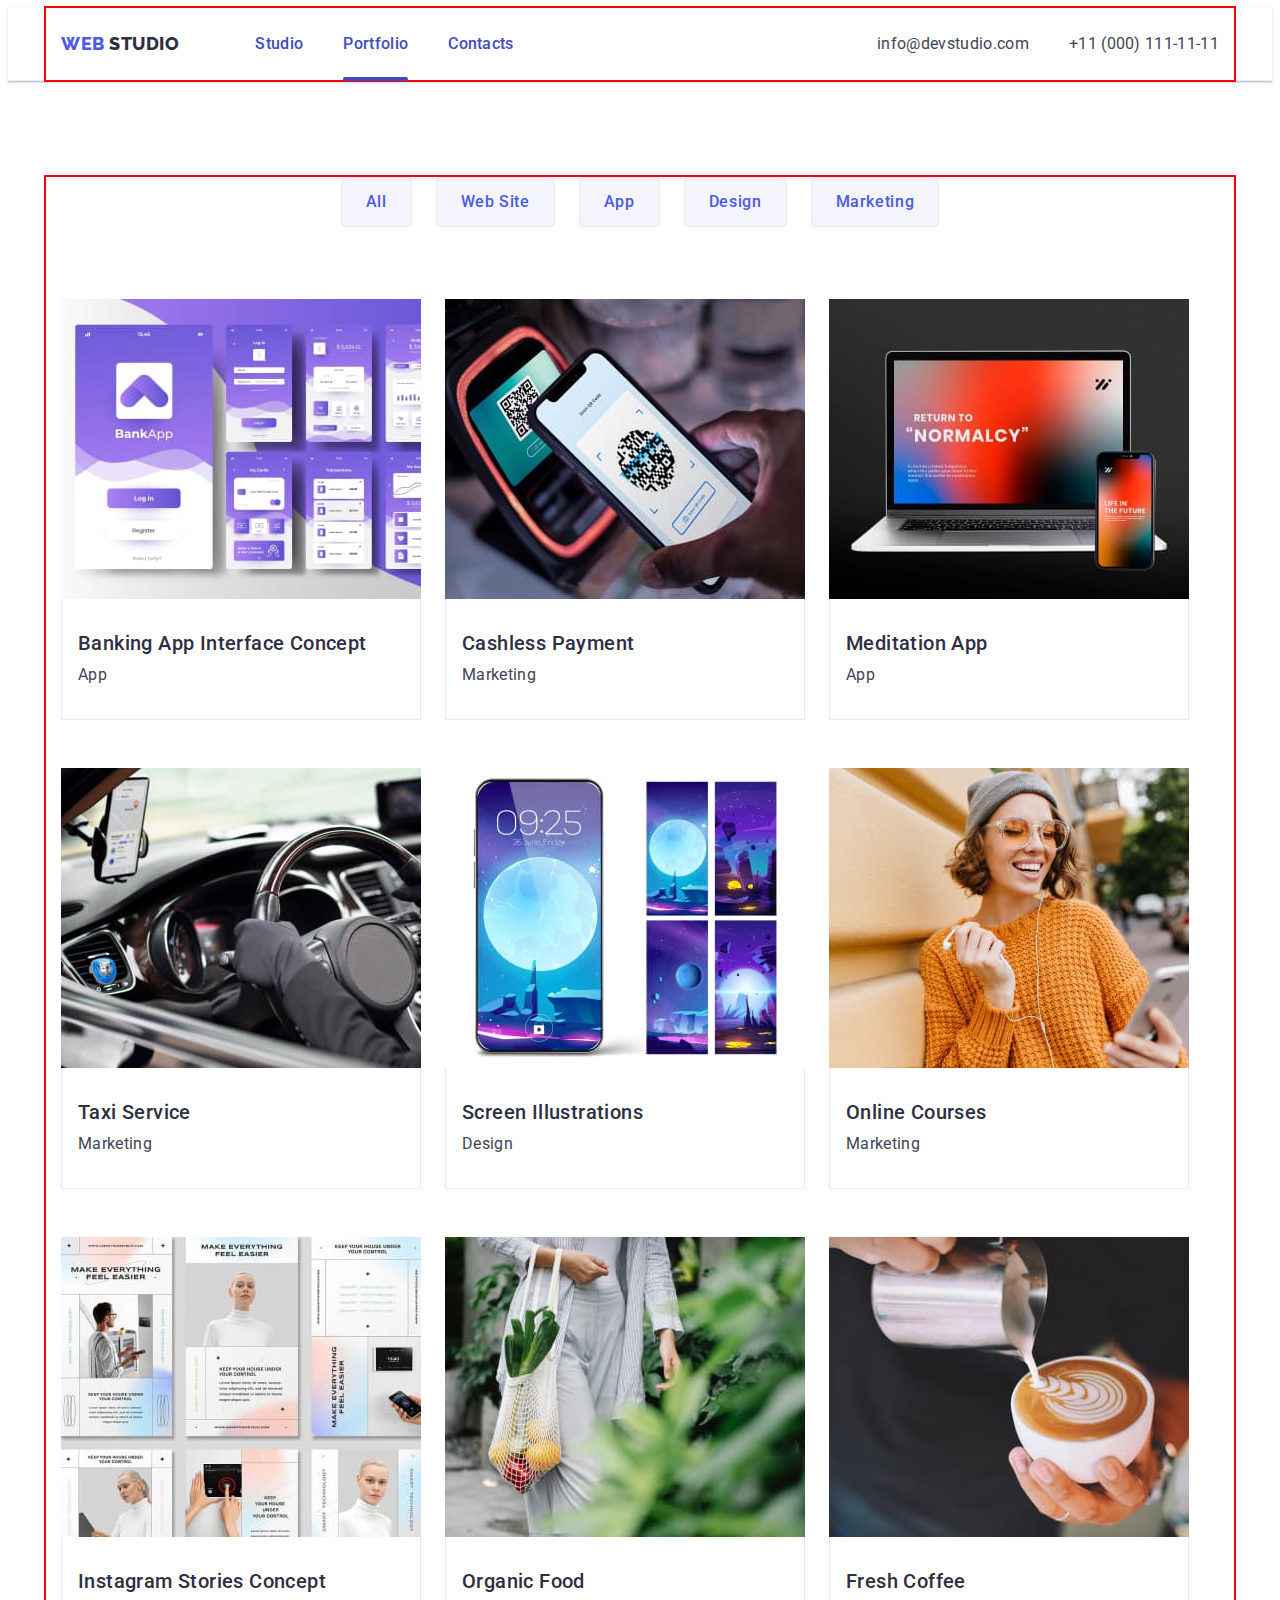
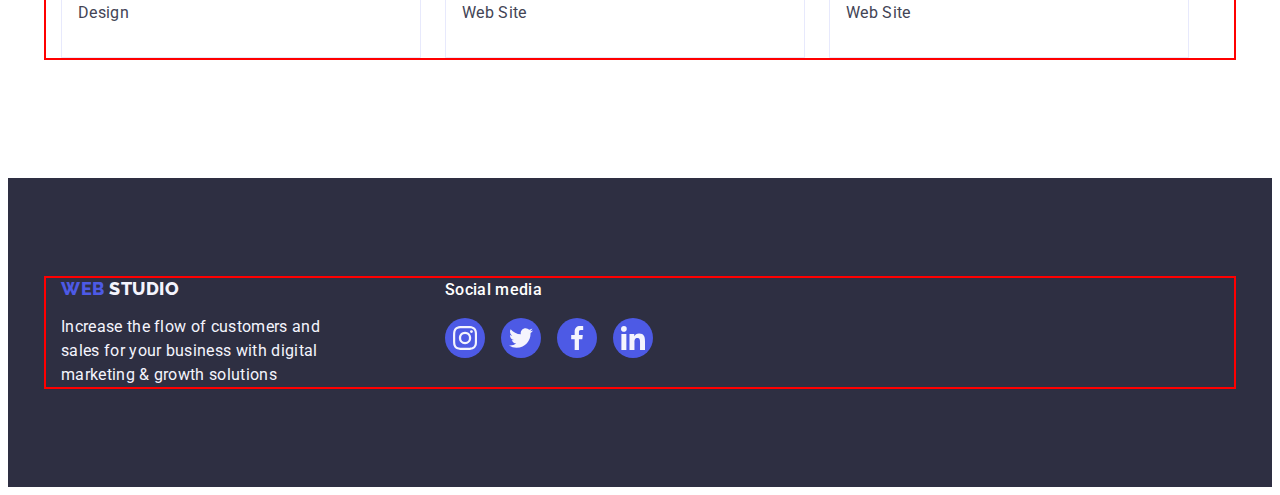
==== portfolio.html @ b7768827 "commit1" ====
<!DOCTYPE html>
<html lang="en">

<head>
    <meta charset="UTF-8">
    <meta name="viewport" content="width=device-width, initial-scale=1.0">
    <title>Document</title>
    <link rel="stylesheet" href="https://cdnjs.cloudflare.com/ajax/libs/modern-normalize/2.0.0/modern-normalize.min.css"
        integrity="sha512-4xo8blKMVCiXpTaLzQSLSw3KFOVPWhm/TRtuPVc4WG6kUgjH6J03IBuG7JZPkcWMxJ5huwaBpOpnwYElP/m6wg=="
        crossorigin="anonymous" referrerpolicy="no-referrer" />
    <link rel="stylesheet" href="css/style.css">
    <link rel="preconnect" href="https://fonts.googleapis.com">
    <link rel="preconnect" href="https://fonts.gstatic.com" crossorigin>
    <link href="https://fonts.googleapis.com/css2?family=Roboto:wght@400;500;700&display=swap" rel="stylesheet">
    <link rel="preconnect" href="https://fonts.googleapis.com">
    <link rel="preconnect" href="https://fonts.gstatic.com" crossorigin>
    <link href="https://fonts.googleapis.com/css2?family=Raleway:wght@800&display=swap" rel="stylesheet">
</head>

<body>
    <header class="header">
        <div class="container">
            <nav class="nav">
                <a class="logo link" href="./portfolio.html"> Web<span class="logo-studio"> Studio</span> </a>
                <ul class="listmenu list">
                    <li><a class="listmenu-item link " href="./index.html">Studio</a></li>
                    <li><a class="listmenu-item link current" href="./portfolio.html">Portfolio</a></li>
                    <li><a class="listmenu-item link" href="">Contacts</a></li>
                </ul>
            </nav>
            <address class="address">
                <ul class="address-item list">
                    <li><a class="address-item-contact link " href="mailto:info@devstudio.com">info@devstudio.com</a>
                    </li>
                    <li><a class="address-item-contact link " href="tel:+110001111111">+11 (000) 111-11-11</a></li>
                </ul>
            </address>
        </div>
    </header>
    <main>
        <!-- section01 -->
        <section class="section">
            <div class="container">
                <h1 class="visually-hidden">Lorem, ipsum dolor.</h1>
                <!-- list1 -->
                <ul class="section-listone list">
                    <li class="section-listone-item"><button class="section-button" type="button">All</button></li>
                    <li class="section-listone-item"><button class="section-button" type="button">Web Site</button></li>
                    <li class="section-listone-item"><button class="section-button" type="button">App</button></li>
                    <li class="section-listone-item"><button class="section-button" type="button">Design</button></li>
                    <li class="section-listone-item"><button class="section-button" type="button">Marketing</button>
                    </li>
                </ul>

                <!-- list2 -->
                <ul class="section-list list ">
                    <li class="section-list-lii">
                        <a class="section-items-images link" href="">
                            <div class="images-cover-wrap">

                                <img class="section-list-images-card1" src="./images/card1.jpg" alt="bank" width="360"
                                    height="300" />
                                <p class="images-cover-text"> 14 Stylish and User-Friendly App Design Concepts ·
                                    Task Manager App · Calorie Tracker App · Exotic Fruit Ecommerce App · Cloud
                                    Storage App</p>

                            </div>
                            <div class="sectiom-name-href">
                                <h2 class="section-list-images-name">Banking App Interface Concept</h2>
                                <p class="section-list-images-item">App</p>
                            </div>
                        </a>
                    </li>


                    <li class="section-list-lii">
                        <a class="section-items-images link" href="">
                            <div class="images-cover-wrap">
                                <img class="section-list-images-card1" src="./images/card2.jpg" alt="payment"
                                    width="360" height="300" />
                                <p class="images-cover-text"> 14 Stylish and User-Friendly App Design Concepts ·
                                    Task Manager App · Calorie Tracker App · Exotic Fruit Ecommerce App · Cloud
                                    Storage App</p>
                            </div>
                            <div class="sectiom-name-href">
                                <h2 class="section-list-images-name">Cashless Payment</h2>
                                <p class="section-list-images-item">Marketing</p>
                            </div>
                        </a>
                    </li>

                    <li class="section-list-lii">
                        <a class="section-items-images link" href="">

                            <div class="images-cover-wrap">
                                <img class="section-list-images-card1" src="./images/card3.jpg" alt="meditation"
                                    width="360" height="300" />
                                <p class="images-cover-text"> 14 Stylish and User-Friendly App Design Concepts ·
                                    Task Manager App · Calorie Tracker App · Exotic Fruit Ecommerce App · Cloud
                                    Storage App</p>

                            </div>
                            <div class="sectiom-name-href">
                                <h2 class="section-list-images-name">Meditation App</h2>
                                <p class="section-list-images-item">App</p>
                            </div>
                        </a>
                    </li>


                    <li class="section-list-lii">
                        <a class="section-items-images link" href="">

                            <div class="images-cover-wrap">
                                <img class="section-list-images-card1" src="./images/card4.jpg" alt="taxi Service"
                                    width="360" height="300" />
                                <p class="images-cover-text"> 14 Stylish and User-Friendly App Design Concepts ·
                                    Task Manager App · Calorie Tracker App · Exotic Fruit Ecommerce App · Cloud
                                    Storage App</p>

                            </div>
                            <div class="sectiom-name-href">
                                <h2 class="section-list-images-name">Taxi Service</h2>
                                <p class="section-list-images-item">Marketing</p>
                            </div>
                        </a>
                    </li>

                    <li class="section-list-lii"><a class="section-items-images link" href="">

                            <div class="images-cover-wrap">
                                <img class="section-list-images-card1" src="./images/card5.jpg" alt="illustration"
                                    width="360" height="300" />
                                <p class="images-cover-text"> 14 Stylish and User-Friendly App Design Concepts ·
                                    Task Manager App · Calorie Tracker App · Exotic Fruit Ecommerce App · Cloud
                                    Storage App</p>

                            </div>
                            <div class="sectiom-name-href">
                                <h2 class="section-list-images-name">Screen Illustrations</h2>
                                <p class="section-list-images-item">Design</p>
                            </div>
                        </a>
                    </li>

                    <li class="section-list-lii">
                        <a class="section-items-images link" href="">
                            <div class="images-cover-wrap">
                                <img class="section-list-images-card1" src="./images/card6.jpg" alt="courses"
                                    width="360" height="300" />
                                <p class="images-cover-text"> 14 Stylish and User-Friendly App Design Concepts ·
                                    Task Manager App · Calorie Tracker App · Exotic Fruit Ecommerce App · Cloud
                                    Storage App</p>

                            </div>
                            <div class="sectiom-name-href">
                                <h2 class="section-list-images-name">Online Courses</h2>
                                <p class="section-list-images-item">Marketing</p>
                            </div>
                        </a>
                    </li>

                    <li class="section-list-lii">
                        <a class="section-items-images  link" href="">

                            <div class="images-cover-wrap">
                                <img class="section-list-images-card1" src="./images/card7.jpg" alt="consept"
                                    width="360" height="300" />


                                <p class="images-cover-text"> 14 Stylish and User-Friendly App Design Concepts ·
                                    Task Manager App · Calorie Tracker App · Exotic Fruit Ecommerce App · Cloud
                                    Storage App</p>

                            </div>
                            <div class="sectiom-name-href">
                                <h2 class="section-list-images-name">Instagram Stories Concept</h2>
                                <p class="section-list-images-item">Design</p>
                            </div>
                        </a>
                    </li>

                    <li class="section-list-lii">
                        <a class="section-items-images   link " href="">
                            <div class="images-cover-wrap" >
                                <img class="section-list-images-card1" src="./images/card8.jpg" alt="food" width="360"
                                    height="300" />
                                <p class="images-cover-text" > 14 Stylish and User-Friendly App Design Concepts ·
                                    Task Manager App · Calorie Tracker App · Exotic Fruit Ecommerce App · Cloud
                                    Storage App</p>

                            </div>
                            <div class="sectiom-name-href">
                                <h2 class="section-list-images-name">Organic Food</h2>
                                <p class="section-list-images-item">Web Site</p>
                            </div>
                        </a>
                    </li>

                    <li class="section-list-lii">
                        <a class="section-items-images  link" href="">

                            <div class="images-cover-wrap">
                                <img class="section-list-images-card1" src="./images/card9.jpg" alt="coffe" width="360"
                                    height="300" />

                                <p class="images-cover-text"> 14 Stylish and User-Friendly App Design Concepts ·
                                    Task Manager App · Calorie Tracker App · Exotic Fruit Ecommerce App · Cloud
                                    Storage App</p>

                            </div>
                            <div class="sectiom-name-href">
                                <h2 class="section-list-images-name">Fresh Coffee</h2>
                                <p class="section-list-images-item">Web Site</p>
                            </div>
                        </a>
                    </li>
                </ul>
            </div>
        </section>
    </main>
    <footer class="footer">
        <div class="container">
            <div class="logo-paragraf">
                <a class="logo link footer-logo" href="./index.html">Web <span class="span">Studio</span> </a>
                <p class="footer-paragpaf">Increase the flow of customers and sales for your business with digital
                    marketing &
                    growth solutions</p>
            </div>
            <div class="container-social">
                <p class="social-paragraf">Social media</p>
                <ul class="social-item">
                    <li class="icons-media">
                        <a class="social-list-media  link" href="http://www.instagram.com/">
                            <svg class="social-profession" width="24" height="24">
                                <use href="./images/icons.svg#icon-instagram-2"></use>
                            </svg>
                        </a>
                    </li>
                    <li class="icons-media">
                        <a class="social-list-media  link" href="http://www.twitter.com/">
                            <svg class="social-profession" width="24" height="24">
                                <use href="./images/icons.svg#icon-twitter-1"></use>
                            </svg>
                        </a>
                    </li>
                    <li class="icons-media">
                        <a class="social-list-media link" href="http://www.facebook.com/">
                            <svg class="social-profession" width="24" height="24">
                                <use href="./images/icons.svg#icon-facebook-1"></use>
                            </svg>
                        </a>
                    </li>
                    <li class="icons-media">
                        <a class="social-list-media link" href="http://www.linkedin.com/">
                            <svg class="social-profession" width="24" height="24">
                                <use href="./images/icons.svg#icon-linkedin-1"></use>
                            </svg>
                        </a>
                    </li>
                </ul>
            </div>
        </div>
    </footer>
</body>

</html>
---- css/style.css ----
* {}

*::before,
*::after {}

ul {
  padding-left: 0;
  margin-top: 0;
  margin-bottom: 0;
  list-style: none;
}

li {
  list-style: none;
}

p, h1, h2, h3, h4, h5, h6 {
  margin-top: 0;
  margin-bottom: 0;

}

img {
  display: block;
  max-width: 100%;
  height: auto;
}


.container {
  width: 100%;

  padding-left: 15px;
  padding-right: 15px;
  margin: 0 auto;
  outline: 2px solid red;
  width: 1158px;
}

.header>.container {
  display: flex;
  width: 1158px;
  align-items: center;
}

:root {
  --brand-color: #4d5ae5;
  --span-color: #2e2f42;
  --paragraf-color: #434455;
  --paragraf-tooter: #F4F4FD;
  --white-color: #ffffff;
  --listmenu-color: #404BBF;
  --button-color: #e7e9fc;
  --icon-color: #8E8F99;
  --modal-color: #9da4bd;
  --background-modal: #fcfcfc;
  --social-color: #31d0aa;


}



body {
  background: var(--white-color);
  font-family: "Roboto", sans-serif;
  color: var(--paragraf-color);
}

.header {
  box-shadow: 0px 2px 1px rgba(46, 47, 66, 0.08), 0px 1px 1px rgba(46, 47, 66, 0.16), 0px 1px 6px rgba(46, 47, 66, 0.08);
  border-bottom: 1px solid #e7e9fc;
}

.nav {
  display: flex;
  align-items: center;
}

.logo {
  font-family: "Raleway", sans-serif;
  font-weight: 800;
  font-size: 18px;
  line-height: 1.17;
  letter-spacing: 0.03em;
  text-transform: uppercase;
  color: var(--brand-color);
  margin-right: 76px;
  display: inline-block;
  transition: color 250ms cubic-bezier(0.4, 0, 0.2, 1);
}

.logo-studio {
  color: var(--span-color);
}

.link {
  text-decoration: none;

}

.list {
  list-style: none;
}

.listmenu {
  font-weight: 500;
  font-size: 16px;
  line-height: 1.5;
  letter-spacing: 0.02em;
  display: flex;
  gap: 40px;

}

.listmenu-item {
  padding: 24px 0;
  
  letter-spacing: 0.02em;
  line-height: 1.5;
  display: block;
  position: relative;
  color: #404bbf; 
  transition: color 250ms cubic-bezier(0.4, 0, 0.2, 1);
}


.current::after {
  content: '';
  position: absolute;
  bottom: -1px;
  left: 0;
  height: 4px;
  background-color: var(--listmenu-color);  
  border-radius: 2px;
  width: 100%;
  color:var(--listmenu-color);
}
.current:hover{
  color: var(--listmenu-color);  
}

.listmenu-item:not(:last-child) {
  margin-right: 40px;
}

.listmenu-item:last-child {
  margin-right: 0;
}

.listmenu :hover,
.listmenu :focus {
  color: var(--listmenu-color);

}

.address {
  font-style: normal;
  margin-left: auto;
}

.address-item {
  display: flex;
  gap: 40px;
}

.address-item-contact {
  color: var(--paragraf-color);
  line-height: 1.5;
  letter-spacing: 0.02em;
  transition: color 250ms cubic-bezier(0.4, 0, 0.2, 1);


}

.address-item-contact:hover,
.address-item-contact:focus {
  color: var(--listmenu-color);
}

.address-item-number {
  color: var(--paragraf-color);
}

.address-item-number:hover,
.address-item-number:focus {
  color: var(--listmenu-color);
}

/* section1 */
.sectionone {
  background: var(--span-color);
  font-size: 56px;
  padding-top: 188px;
  padding-bottom: 188px;
  background-repeat: no-repeat;
  background-position: center;
  background-size: cover;
  max-width: 1440px;
  background-image: linear-gradient(rgba(46, 47, 66, 0.7), rgba(46, 47, 66, 0.7)), url(../images/office.jpg);
  margin-left: auto;
  margin-right: auto;
}



.type {
  font-family: Roboto;
  font-size: 56px;
  letter-spacing: 1.12px;
  text-align: center;
  line-height: 1.07;
  color: var(--white-color);
  margin-bottom: 48px;
  max-width: 496px;
  margin-left: auto;
  margin-right: auto;
  transition:background-color 250ms cubic-bezier(0.4, 0, 0.2, 1);


}

.button {
  display: block;
  background-color: var(--brand-color);
  color: var(--white-color);
  font-family: "Roboto", sans-serif;
  font-weight: 500;
  font-size: 16px;
  line-height: 1.5;
  letter-spacing: 0.04em;
  cursor: pointer;
  max-width: 496px;
  min-width: 169px;
  height: 56px;
  border: none;
  background-color: var(--brand-color);
  border-radius: 4px;
  cursor: pointer;
  margin-left: auto;
  margin-right: auto;
  transition:background-color 250ms cubic-bezier(0.4, 0, 0.2, 1);

}

.button:hover,
.button:focus {
  background-color: var(--listmenu-color);
  box-shadow: 0px 3px 1px rgba(0, 0, 0, 0.1), 0px 2px 1px rgba(0, 0, 0, 0.08), 0px 2px 2px rgba(0, 0, 0, 0.12);
}




/* section2 */

.sectiontwo {
  list-style: none;
  padding-top: 120px;
  padding-bottom: 120px;
}

.visually-hidden {
  position: absolute;
  width: 1px;
  height: 1px;
  margin: -1px;
  border: 0;
  padding: 0;

  white-space: nowrap;
  clip-path: inset(100%);
  clip: rect(0 0 0 0);
  overflow: hidden;
}

.sked-icons {
  display: flex;
  align-items: center;
  justify-content: center;
  height: 112px;
  background-color: var(--paragraf-tooter);
  border-radius: 4px;
  margin-bottom: 8px;
}

.sked-icons-social {
  width: 64px;
  height: 64px;
}

.sked {
  display: flex;
  gap: 24px;

}

.sked-list {
  margin-bottom: 8px;
  font-weight: 500;
  font-size: 20px;
  line-height: 1.2;
  letter-spacing: 0.02em;
  color: var(--span-color);

  margin-bottom: 8px;
}

.sked-li {
  width: calc((100% - 72px) / 4);
  margin-right: 0;
}

.sked-paragraf {
  line-height: 1.5;
  letter-spacing: 0.02em;
  color: var(--paragraf-color);
}


/* section3 */
.sectionthree {
  list-style: none;
  padding-bottom: 120px;
}

.sectionthree-maintitle {
  font-size: 36px;
  line-height: 1.11;
  text-align: center;
  text-transform: capitalize;
  color: var(--span-color);
  margin-bottom: 72px;
}

.sectionthree-pictures {
  display: flex;
  gap: 24px;
}

.sectionthree-li {
  margin-right: 0;
  width: calc((100% - 48px) / 3);
}

/* section4 */
.sectionfour {
  padding: 120px 0;
  background-color: var(--paragraf-tooter);
}

.sectionfour-ourteam {
  font-size: 36px;
  margin-bottom: 72px;
  line-height: 1.11;
  text-align: center;
  letter-spacing: 0.02em;
  text-transform: capitalize;
  color: var(--span-color);
}

.sectionfour-ourteam-item {
  display: flex;
  gap: 24px;
}

.sectionfour-li {
  background-color: var(--white-color);
  margin-right: 0;
  width: calc((100% - 72px) / 4);
  border-radius: 0px 0px 4px 4px;
}

.sectionfour-li {
  box-shadow: 0px 1px 6px rgba(46, 47, 66, 0.08), 0px 1px 1px rgba(46, 47, 66, 0.16), 0px 2px 1px rgba(46, 47, 66, 0.08);
}

.social-profession {

  background-image: no-repead;
  color: var(--paragraf-tooter);
}


.sectionfour-personl {
  padding: 32px 0;
}

.sectionfour-firstname {
  text-align: center;
  font-weight: 500;
  margin-bottom: 72px;
  font-size: 20px;
  letter-spacing: 0.02em;
  color: var(--span-color);
  line-height: 1.2;
  margin-bottom: 8px;
}

.sectionfour-profession {
  text-align: center;
  line-height: 1.5;
  letter-spacing: 0.02em;
  color: var(--paragraf-color);
  fill: var(--paragraf-tooter);
  margin-bottom: 8px;
}

.profession-ul {
  display: flex;
  justify-content: center;
  gap: 24px;
}

.profession-li {
  width: 40px;
  height: 40px;
}

.social-list {
  width: 100%;
  height: 100%;
  background-color: var(--brand-color);
  border-radius: 50%;
  display: flex;
  justify-content: center;
  align-items: center;
  transition: background-color 250ms cubic-bezier(0.4, 0, 0.2, 1);
}


.social-list:hover {
  background-color: var(--listmenu-color);

}

.social-list:focus {
  background-color: var(--listmenu-color);
}


/* section5 */
.items-social-icon {
  width: 100%;
  height: 100%;
  border: 1px solid #8e8f99;
  border-radius: 4px;
  display: flex;
  align-items: center;
  justify-content: center;
  color: var(--icon-color);
  transition: border-color 250ms cubic-bezier(0.4, 0, 0.2, 1), color 250ms cubic-bezier(0.4, 0, 0.2, 1);
}

.items-social-icon:hover {
  border-color: var(--listmenu-color);
  color: var(--listmenu-color);
}

.items-social-icon:focus {
  border-color: var(--listmenu-color);
  color: var(--listmenu-color);
}

.social-icon {

  fill: currentColor;
}

.sectionfive {
  padding-top: 120px;
  padding-bottom: 120px;
}

.customers {
  font-size: 36px;
  line-height: 1.11;
  color: var(--span-color);
  margin-bottom: 72px;
  text-align: center;
}

.customers-items {
  display: flex;
  gap: 24px;
  
}

.items-list {
  width: calc((100% - 120px) / 6);
  height: 88px;
  transition: border-color 250ms cubic-bezier(0.4, 0, 0.2, 1), color 250ms cubic-bezier(0.4, 0, 0.2, 1);
  ;
}

/* footer */
.footer {
  background-color: var(--span-color);
  padding: 100px 0;
}


.footer-logo {
  margin-bottom: 16px;
}

.span {
  color: var(--paragraf-tooter);
}

.footer-paragpaf {
  line-height: 1.5;
  letter-spacing: 0.02em;
  color: var(--paragraf-tooter);
  width: 264px;
}

.footer>.container {
  display: flex;
  align-items: baseline;
}

.logo-paragraf {
  margin-right: 120px;
}

.social-paragraf {
  font-weight: 500;
  font-size: 16px;
  line-height: 1.5;
  letter-spacing: 0.02em;
  color: var(--white-color);
  margin-bottom: 16px;
}

.social-item {
  display: flex;
  gap: 16px;
}


.icons-media {
  width: 40px;
  height: 40px;
}

.social-profession {
  fill: var(--paragraf-tooter);

}

.social-list-media {
  width: 100%;
  height: 100%;
  background-color: var(--brand-color);
  border-radius: 50%;
  display: flex;
  justify-content: center;
  align-items: center;
  transition: background-color 250ms cubic-bezier(0.4, 0, 0.2, 1);
}

.social-list-media:hover {
  background-color: var(--social-color);
}

.social-list-media:focus {
  background-color: var(--social-color);
}

/* portfolio */
.section {
  padding-top: 96px;
  padding-bottom: 120px;
}

.section-button {
  padding: 12px 24px;
  border: 1px solid var(--button-color);
  font-family: "Roboto", sans-serif;
  font-weight: 500;
  font-size: 16px;
  line-height: 1.5;
  letter-spacing: 0.04em;
  color: var(--brand-color);
  background-color: var(--paragraf-tooter);
  cursor: pointer;
  border-radius: 4px;
  transition: color 250ms cubic-bezier(0.4, 0, 0.2, 1), background-color 250ms cubic-bezier(0.4, 0, 0.2, 1), border-color 250ms cubic-bezier(0.4, 0, 0.2, 1), box-shadow 250ms cubic-bezier(0.4, 0, 0.2, 1); 
}

.section-button:hover,
.section-button:focus {
  color: var(--white-color);
  background-color: var(--listmenu-color);
  border: 1px solid transparent;
  box-shadow: 0px 3px 1px rgba(0, 0, 0, 0.1), 0px 2px 1px rgba(0, 0, 0, 0.08), 0px 2px 2px rgba(0, 0, 0, 0.12)
}

.section-listone {
  display: flex;
  justify-content: center;
  column-gap: 24px;
  margin-bottom: 72px;
}

.section-listone-item {

}
.section-listone-item:hover{
  box-shadow:  0px 1px 6px rgba(46, 47, 66, 0.08), 0px 1px 1px rgba(46, 47, 66, 0.16), 0px 2px 1px rgba(46, 47, 66, 0.08);
}


/* list2 */

.section-list-images-name {
  font-weight: 500;
  font-size: 20px;
  line-height: 1.2;
  letter-spacing: 0.02em;
  color: var(--span-color);
  margin-bottom: 8px;
}

.section-list-images-item {
  font-size: 16px;
  line-height: 1.5;
  letter-spacing: 0.02em;
  color: var(--paragraf-color);
} 
.section-items-images{
  display: block;
  transition: box-shadow 250ms cubic-bezier(0.4, 0, 0.2, 1); 

}
.section-items-images:nth-child(3n+1) {
  margin-right: 0;
  row-gap: 48px;
}

.section-items-images:hover{
  box-shadow:  0px 1px 6px rgba(46, 47, 66, 0.08), 0px 1px 1px rgba(46, 47, 66, 0.16), 0px 2px 1px rgba(46, 47, 66, 0.08);
 
}
.section-items-images:focus{
  box-shadow: 0px 1px 6px rgba(46, 47, 66, 0.08), 0px 1px 1px rgba(46, 47, 66, 0.16), 0px 2px 1px rgba(46, 47, 66, 0.08);
  }

.section-list {
  display: flex;
  flex-wrap: wrap;
  column-gap: 24px;
  row-gap: 48px;
}
.section-list-lii{
  transition: box-shadow 250ms cubic-bezier(0.4, 0, 0.2, 1);

}

.section-items-images:hover .images-cover-text{
  transform: translateY(0%);
}
.section-items-images:focus .images-cover-text{
  transform: translateY(0%);
}

.images-cover-text {
  position: absolute; 
  top: 0; 
  font-size: 16px;
  line-height: 1.5;
  letter-spacing: 0.02em;
  color: var(--paragraf-tooter);
  padding: 40px 32px;
  background-color: var(--brand-color); 
  height: 100%;
  width: 100%;
  transform: translateY(100%); 
  transition: transform 250ms cubic-bezier(0.4, 0, 0.2, 1);
  
}



  
.images-cover-wrap {
  position: relative;
  overflow: hidden;
} 




.sectiom-name-href {
  padding: 32px 16px;
  border: 1px solid #e7e9fc;
  border-top: none;
}

/* data modal */


.backdrop {
  position: fixed;
  height: 100%;
  width: 100%;
  background-color: rgba(46, 47, 66, 0.4);
  top: 0;
  transition: opacity 250ms cubic-bezier(0.4, 0, 0.2, 1), visibility 250ms cubic-bezier(0.4, 0, 0.2, 1); 
}

.modal {
  position: absolute;
  top: 50%;
  left: 50%;
  transform: translate(-50%, -50%) scale(1);
  width: 408px;
  min-height: 584px;
  background: var(--background-modal);
  box-shadow: 0px 1px 1px rgba(0, 0, 0, 0.14), 0px 1px 3px rgba(0, 0, 0, 0.12), 0px 2px 1px rgba(0, 0, 0, 0.2);
  border-radius: 4px;
  transition: transform 250ms cubic-bezier(0.4, 0, 0.2, 1);
}

.modal-close-btn {
  position: absolute;
  top: 24px;
  right: 24px;
  height: 24px;
  border-radius: 50%; 
  display: flex;
  align-items: center; 
  justify-content: center; 
  background-color:var(--button-color);
  border: 1px solid rgba(0, 0, 0, 0.1); 
  padding: 0; 
  cursor: pointer;
  width: 24px;
  transition: background-color 250ms cubic-bezier(0.4, 0, 0.2, 1), border 250ms cubic-bezier(0.4, 0, 0.2, 1);
}
.modal-close-btn:hover{
  background-color:var(--listmenu-color);
  border: none; 
}
.modal-close-btn:focus{
  background-color:var(--listmenu-color);
  border: none; 
}
.modal-img{
transition: fill 250ms cubic-bezier(0.4, 0, 0.2, 1);}


.modal-close-btn:hover,
.modal-close-btn:focus
{fill: #ffffff;}

.data-modal {
  position: fixed;
  top: 0;
  left: 0;
  width: 100%;
  height: 100%;
  background-color: rgba(46, 47, 66, 0.4);
  transition: opacity 250ms cubic-bezier(0.4, 0, 0.2, 1), visibility 250ms cubic-bezier(0.4, 0, 0.2, 1);
}

.is-hidden {
  opacity: 0;
  visibility: hidden;
  pointer-events: none;

}
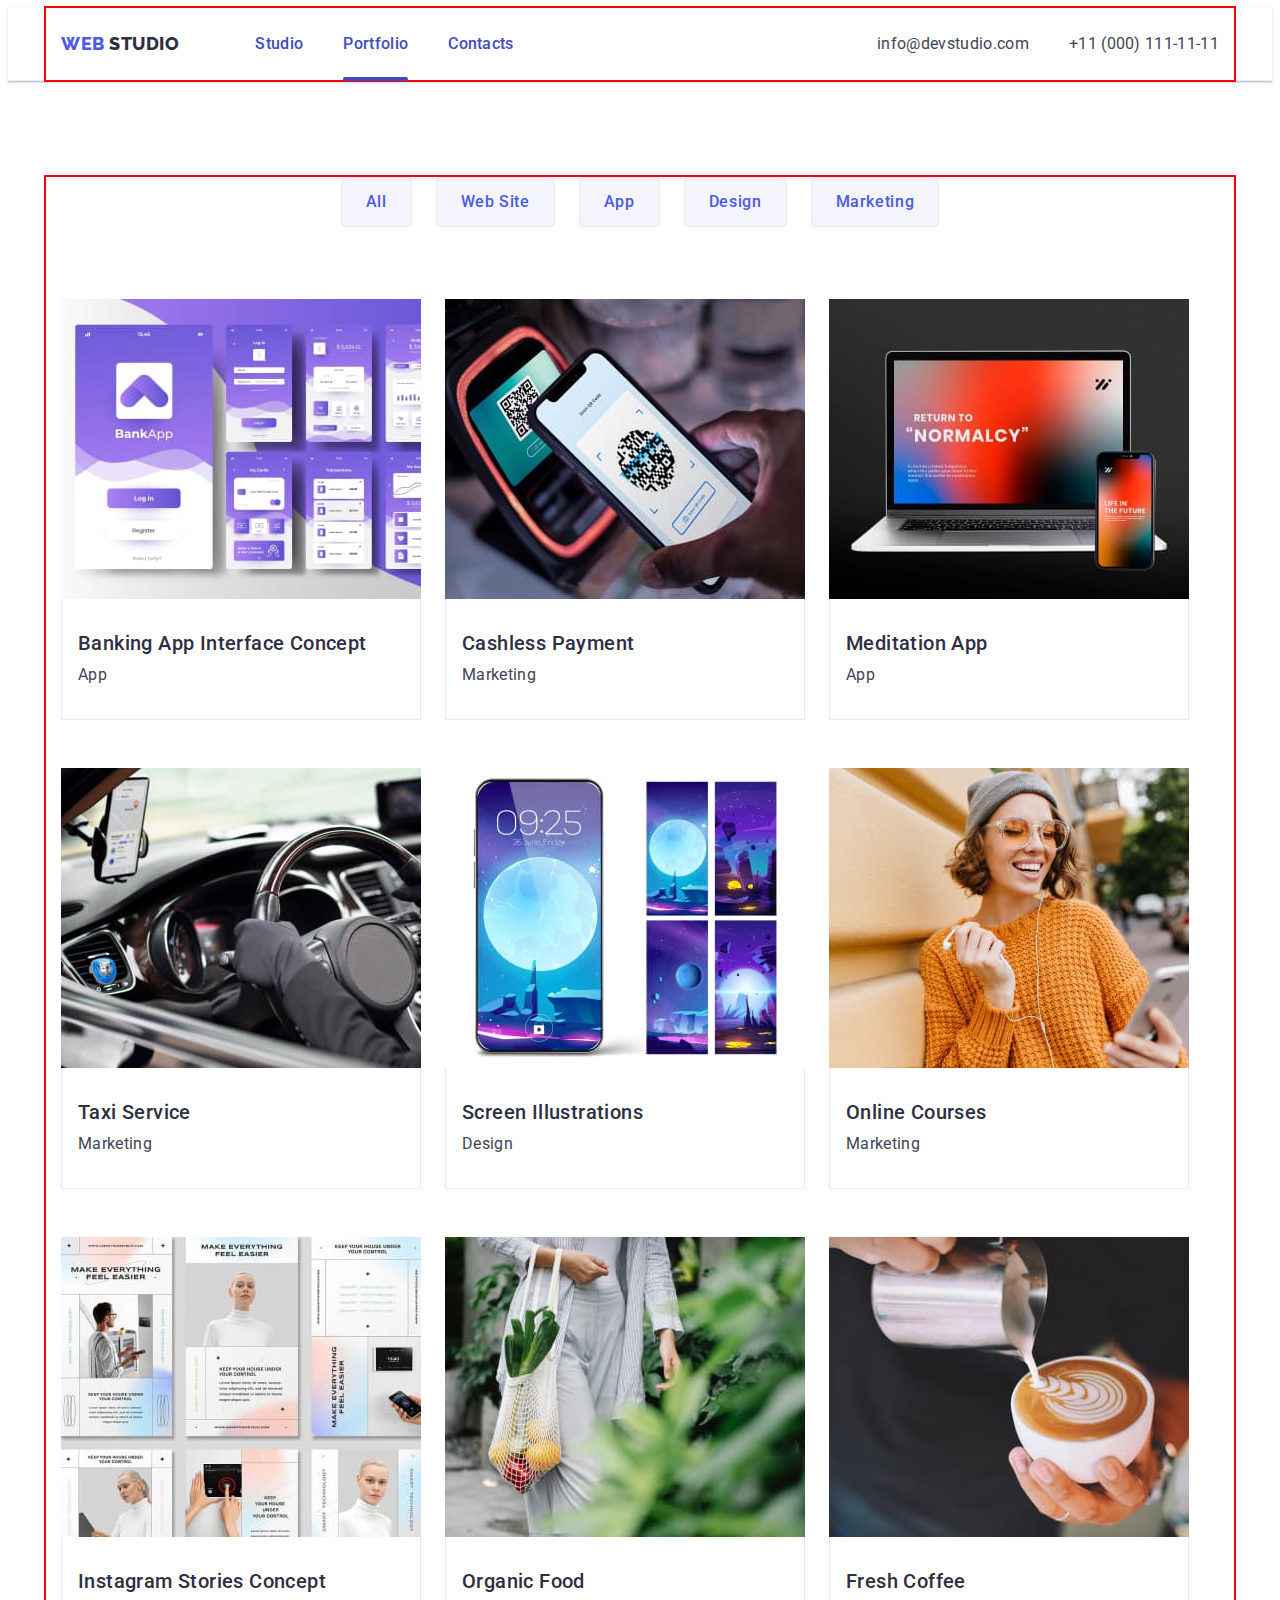
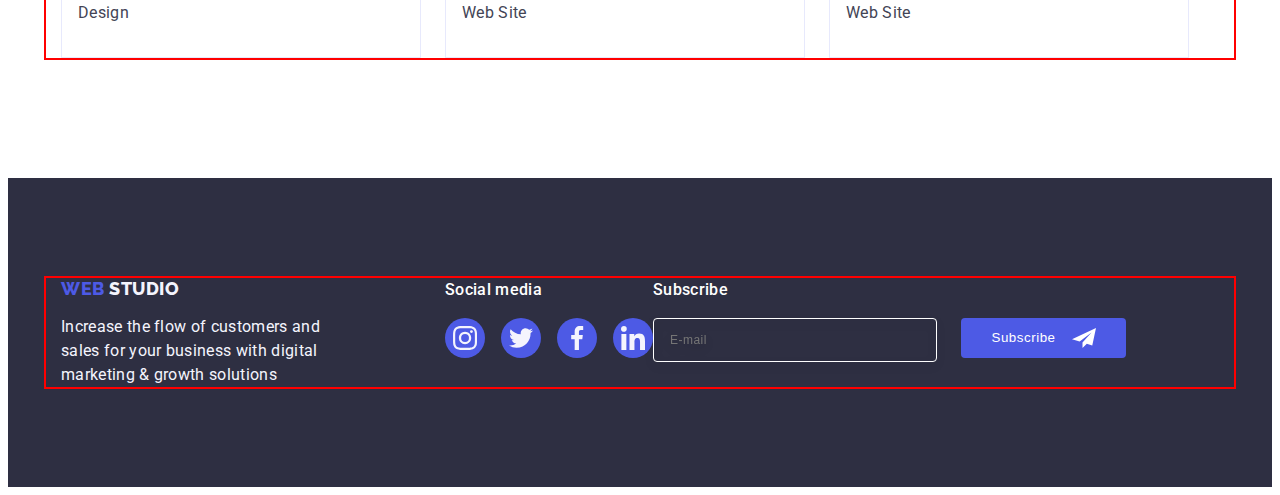
==== commit b19152e8: "commit30" ====
--- a/portfolio.html
+++ b/portfolio.html
@@ -182,10 +182,10 @@
 
                     <li class="section-list-lii">
                         <a class="section-items-images   link " href="">
-                            <div class="images-cover-wrap" >
+                            <div class="images-cover-wrap">
                                 <img class="section-list-images-card1" src="./images/card8.jpg" alt="food" width="360"
                                     height="300" />
-                                <p class="images-cover-text" > 14 Stylish and User-Friendly App Design Concepts ·
+                                <p class="images-cover-text"> 14 Stylish and User-Friendly App Design Concepts ·
                                     Task Manager App · Calorie Tracker App · Exotic Fruit Ecommerce App · Cloud
                                     Storage App</p>
 
@@ -260,6 +260,22 @@
                     </li>
                 </ul>
             </div>
+            <div class="footer-modal">
+                <p class="foorer-modal-name">Subscribe</p>
+                <form class="footer-modal-form">
+                    <label class="footer-modal">
+                        <input type="email" name="footer-modal-name" placeholder="E-mail"
+                            class="footer-modal-element" />
+
+                    </label>
+                    <button type="submit" class="form-button">Subscribe
+                        <svg class="form-telegram" width="24" height="24">
+                            <use href="./images/icons.svg#icon-Frame-3-2"></use>
+                        </svg>
+                    </button>
+                </form>
+
+            </div>
         </div>
     </footer>
 </body>
--- a/css/style.css
+++ b/css/style.css
@@ -115,12 +115,12 @@
 
 .listmenu-item {
   padding: 24px 0;
-  
+
   letter-spacing: 0.02em;
   line-height: 1.5;
   display: block;
   position: relative;
-  color: #404bbf; 
+  color: #404bbf;
   transition: color 250ms cubic-bezier(0.4, 0, 0.2, 1);
 }
 
@@ -131,13 +131,14 @@
   bottom: -1px;
   left: 0;
   height: 4px;
-  background-color: var(--listmenu-color);  
+  background-color: var(--listmenu-color);
   border-radius: 2px;
   width: 100%;
-  color:var(--listmenu-color);
-}
-.current:hover{
-  color: var(--listmenu-color);  
+  color: var(--listmenu-color);
+}
+
+.current:hover {
+  color: var(--listmenu-color);
 }
 
 .listmenu-item:not(:last-child) {
@@ -215,7 +216,7 @@
   max-width: 496px;
   margin-left: auto;
   margin-right: auto;
-  transition:background-color 250ms cubic-bezier(0.4, 0, 0.2, 1);
+  transition: background-color 250ms cubic-bezier(0.4, 0, 0.2, 1);
 
 
 }
@@ -239,7 +240,7 @@
   cursor: pointer;
   margin-left: auto;
   margin-right: auto;
-  transition:background-color 250ms cubic-bezier(0.4, 0, 0.2, 1);
+  transition: background-color 250ms cubic-bezier(0.4, 0, 0.2, 1);
 
 }
 
@@ -483,7 +484,7 @@
 .customers-items {
   display: flex;
   gap: 24px;
-  
+
 }
 
 .items-list {
@@ -495,6 +496,7 @@
 
 /* footer */
 .footer {
+  display: flex;
   background-color: var(--span-color);
   padding: 100px 0;
 }
@@ -586,7 +588,7 @@
   background-color: var(--paragraf-tooter);
   cursor: pointer;
   border-radius: 4px;
-  transition: color 250ms cubic-bezier(0.4, 0, 0.2, 1), background-color 250ms cubic-bezier(0.4, 0, 0.2, 1), border-color 250ms cubic-bezier(0.4, 0, 0.2, 1), box-shadow 250ms cubic-bezier(0.4, 0, 0.2, 1); 
+  transition: color 250ms cubic-bezier(0.4, 0, 0.2, 1), background-color 250ms cubic-bezier(0.4, 0, 0.2, 1), border-color 250ms cubic-bezier(0.4, 0, 0.2, 1), box-shadow 250ms cubic-bezier(0.4, 0, 0.2, 1);
 }
 
 .section-button:hover,
@@ -604,11 +606,10 @@
   margin-bottom: 72px;
 }
 
-.section-listone-item {
-
-}
-.section-listone-item:hover{
-  box-shadow:  0px 1px 6px rgba(46, 47, 66, 0.08), 0px 1px 1px rgba(46, 47, 66, 0.16), 0px 2px 1px rgba(46, 47, 66, 0.08);
+.section-listone-item {}
+
+.section-listone-item:hover {
+  box-shadow: 0px 1px 6px rgba(46, 47, 66, 0.08), 0px 1px 1px rgba(46, 47, 66, 0.16), 0px 2px 1px rgba(46, 47, 66, 0.08);
 }
 
 
@@ -628,24 +629,27 @@
   line-height: 1.5;
   letter-spacing: 0.02em;
   color: var(--paragraf-color);
-} 
-.section-items-images{
+}
+
+.section-items-images {
   display: block;
-  transition: box-shadow 250ms cubic-bezier(0.4, 0, 0.2, 1); 
-
-}
+  transition: box-shadow 250ms cubic-bezier(0.4, 0, 0.2, 1);
+
+}
+
 .section-items-images:nth-child(3n+1) {
   margin-right: 0;
   row-gap: 48px;
 }
 
-.section-items-images:hover{
-  box-shadow:  0px 1px 6px rgba(46, 47, 66, 0.08), 0px 1px 1px rgba(46, 47, 66, 0.16), 0px 2px 1px rgba(46, 47, 66, 0.08);
- 
-}
-.section-items-images:focus{
+.section-items-images:hover {
   box-shadow: 0px 1px 6px rgba(46, 47, 66, 0.08), 0px 1px 1px rgba(46, 47, 66, 0.16), 0px 2px 1px rgba(46, 47, 66, 0.08);
-  }
+
+}
+
+.section-items-images:focus {
+  box-shadow: 0px 1px 6px rgba(46, 47, 66, 0.08), 0px 1px 1px rgba(46, 47, 66, 0.16), 0px 2px 1px rgba(46, 47, 66, 0.08);
+}
 
 .section-list {
   display: flex;
@@ -653,41 +657,43 @@
   column-gap: 24px;
   row-gap: 48px;
 }
-.section-list-lii{
+
+.section-list-lii {
   transition: box-shadow 250ms cubic-bezier(0.4, 0, 0.2, 1);
 
 }
 
-.section-items-images:hover .images-cover-text{
+.section-items-images:hover .images-cover-text {
   transform: translateY(0%);
 }
-.section-items-images:focus .images-cover-text{
+
+.section-items-images:focus .images-cover-text {
   transform: translateY(0%);
 }
 
 .images-cover-text {
-  position: absolute; 
-  top: 0; 
+  position: absolute;
+  top: 0;
   font-size: 16px;
   line-height: 1.5;
   letter-spacing: 0.02em;
   color: var(--paragraf-tooter);
   padding: 40px 32px;
-  background-color: var(--brand-color); 
+  background-color: var(--brand-color);
   height: 100%;
   width: 100%;
-  transform: translateY(100%); 
+  transform: translateY(100%);
   transition: transform 250ms cubic-bezier(0.4, 0, 0.2, 1);
-  
-}
-
-
-
-  
+
+}
+
+
+
+
 .images-cover-wrap {
   position: relative;
   overflow: hidden;
-} 
+}
 
 
 
@@ -696,6 +702,49 @@
   padding: 32px 16px;
   border: 1px solid #e7e9fc;
   border-top: none;
+}
+.foorer-modal-name{margin-bottom: 16px; 
+  font-weight: 500;
+  line-height: 1.5;
+  font-size: 16px; 
+  letter-spacing: 0.02em;
+  color: var(--white-color);
+}
+.footer-modal-form{
+  display: flex; 
+  gap: 24px;
+}
+.footer-modal-element{
+  height: 40px; 
+  width: 264px; 
+  border: 1px solid #ffffff; 
+  background-color: transparent;
+  font-size: 12px;
+  line-height: 1.5;
+  letter-spacing: 0.04em; 
+  padding-left: 16px; 
+  filter: drop-shadow(0px 4px 4px rgba(0, 0, 0, 0.15)); 
+  border-radius: 4px; 
+  color:var(--white-color);
+
+}
+.form-button{
+  min-width: 165px; 
+  height: 40px; 
+  display: flex;
+  justify-content: center; 
+  align-items: center; 
+  font-weight: 500;
+  line-height: 1.5;
+  letter-spacing: 0.04em;
+  color: var(--white-color);
+  cursor: pointer;
+  background-color:var(--brand-color);
+  border: none; 
+  border-radius: 4px; 
+}
+.form-telegram{
+  margin-left: 16px;
 }
 
 /* data modal */
@@ -707,7 +756,7 @@
   width: 100%;
   background-color: rgba(46, 47, 66, 0.4);
   top: 0;
-  transition: opacity 250ms cubic-bezier(0.4, 0, 0.2, 1), visibility 250ms cubic-bezier(0.4, 0, 0.2, 1); 
+  transition: opacity 250ms cubic-bezier(0.4, 0, 0.2, 1), visibility 250ms cubic-bezier(0.4, 0, 0.2, 1);
 }
 
 .modal {
@@ -721,6 +770,7 @@
   box-shadow: 0px 1px 1px rgba(0, 0, 0, 0.14), 0px 1px 3px rgba(0, 0, 0, 0.12), 0px 2px 1px rgba(0, 0, 0, 0.2);
   border-radius: 4px;
   transition: transform 250ms cubic-bezier(0.4, 0, 0.2, 1);
+  padding: 72px 24px 24px 24px;
 }
 
 .modal-close-btn {
@@ -728,32 +778,37 @@
   top: 24px;
   right: 24px;
   height: 24px;
-  border-radius: 50%; 
-  display: flex;
-  align-items: center; 
-  justify-content: center; 
-  background-color:var(--button-color);
-  border: 1px solid rgba(0, 0, 0, 0.1); 
-  padding: 0; 
+  border-radius: 50%;
+  display: flex;
+  align-items: center;
+  justify-content: center;
+  background-color: var(--button-color);
+  border: 1px solid rgba(0, 0, 0, 0.1);
+  padding: 0;
   cursor: pointer;
   width: 24px;
   transition: background-color 250ms cubic-bezier(0.4, 0, 0.2, 1), border 250ms cubic-bezier(0.4, 0, 0.2, 1);
 }
-.modal-close-btn:hover{
-  background-color:var(--listmenu-color);
-  border: none; 
-}
-.modal-close-btn:focus{
-  background-color:var(--listmenu-color);
-  border: none; 
-}
-.modal-img{
-transition: fill 250ms cubic-bezier(0.4, 0, 0.2, 1);}
+
+.modal-close-btn:hover {
+  background-color: var(--listmenu-color);
+  border: none;
+}
+
+.modal-close-btn:focus {
+  background-color: var(--listmenu-color);
+  border: none;
+}
+
+.modal-img {
+  transition: fill 250ms cubic-bezier(0.4, 0, 0.2, 1);
+}
 
 
 .modal-close-btn:hover,
-.modal-close-btn:focus
-{fill: #ffffff;}
+.modal-close-btn:focus {
+  fill: #ffffff;
+}
 
 .data-modal {
   position: fixed;
@@ -770,4 +825,140 @@
   visibility: hidden;
   pointer-events: none;
 
+}
+
+.modal-input {
+  width: 100%;
+  height: 58px;
+  background-color: transparent;
+  border-radius: 4px;
+  padding-left: 38px;
+  padding-right: 11px;
+  outline: transparent;
+  transition: border-color 200ms ease;
+  height: 40px;
+  border: 1px solid rgba(46, 47, 66, 0.4); 
+  transition: border-color 250ms cubic-bezier(0.4, 0, 0.2, 1); 
+}
+
+.modal-input:focus {
+  border-color: var(--brand-color);
+}
+
+.modal-input:focus+.modal-icon {
+  fill: var(--brand-color);
+}
+
+.modal-title {
+  text-align: center;
+  font-size: 16px;
+  font-weight: 500;
+  line-height: 24px;
+  letter-spacing: 0.32px;
+  margin-bottom: 16px;
+  color:var(--span-color);
+}
+
+.modal-label {
+  display: block;
+  font-size: 12px;
+  margin-bottom: 4px;
+  line-height: 1.17; 
+  letter-spacing: 0.04em;
+  color: var(--icon-color);
+
+
+}
+
+.modal-field {
+  margin-bottom: 8px;
+}
+ 
+
+.modal-icon {
+  fill: transparent;
+  stroke: #4D5AE5;
+  position: absolute;
+  left: 16px;
+  top: 50%;
+  transform: translateY(-50%);
+  transition: fill 250ms cubic-bezier(0.4, 0, 0.2, 1); 
+
+}
+
+.modal-input-wrap {
+  position: relative;
+}
+.div-modal-comment{
+  margin-bottom: 16px;
+}
+.modal-comment{
+  width: 100%;
+  height: 120px;
+  background-color: transparent;
+  border-radius: 4px;
+  padding: 8px 16px; 
+  outline: transparent;
+  transition: border-color 250ms cubic-bezier(0.4, 0, 0.2, 1);
+  resize: none;
+  font-size: 12px; 
+  line-height: 1.17; 
+  letter-spacing: 0.04em; 
+  color: rgba(46, 47, 66, 0.4); 
+  border: 1px solid rgba(46, 47, 66, 0.4);
+}
+.modal-comment:focus{
+  border-color: var(--brand-color);
+}
+.five-field{ 
+  margin-bottom: 24px; 
+}
+.input[type="checkbox"]:checked{
+  background-color: var(--listmenu-color);
+  border: none; 
+  fill: var(--paragraf-tooter);
+
+}
+.five-modal{
+  font-size: 12px;
+  line-height: 1.17;
+  letter-spacing: 0.04em; 
+  color:var(--icon-color);
+
+}
+.modal-label span{
+  width: 16px;
+  height: 16px; 
+  border: 1px solid rgba(46, 47, 66, 0.4); 
+  border-radius: 2px;
+  transition: background-color 250ms cubic-bezier(0.4, 0, 0.2, 1), border 250ms cubic-bezier(0.4, 0, 0.2, 1), fill 250ms cubic-bezier(0.4, 0, 0.2, 1);
+  display: inline-flex; 
+  align-items: center; 
+  justify-content: center; 
+  fill: transparent;
+
+}
+.link-label{
+  color:var(--brand-color);
+}
+.modal-button{
+  display: block;
+  min-width: 169px;
+  height: 56px;
+  font-family: "Roboto", sans-serif;
+  font-size: 16px;
+  font-weight: 500;
+  line-height: 1.5;
+  letter-spacing: 0.04em;
+  color:var(--white-color);
+  cursor: pointer;
+  background-color: var(--brand-color);
+  border: none;
+  border-radius: 4px; 
+  transition: background-color 250ms cubic-bezier(0.4, 0, 0.2, 1); 
+}
+.modal-check:checked+.modal-label span{
+  background-color:var(--listmenu-color);
+  border: none; 
+  fill: var(--paragraf-tooter);
 }